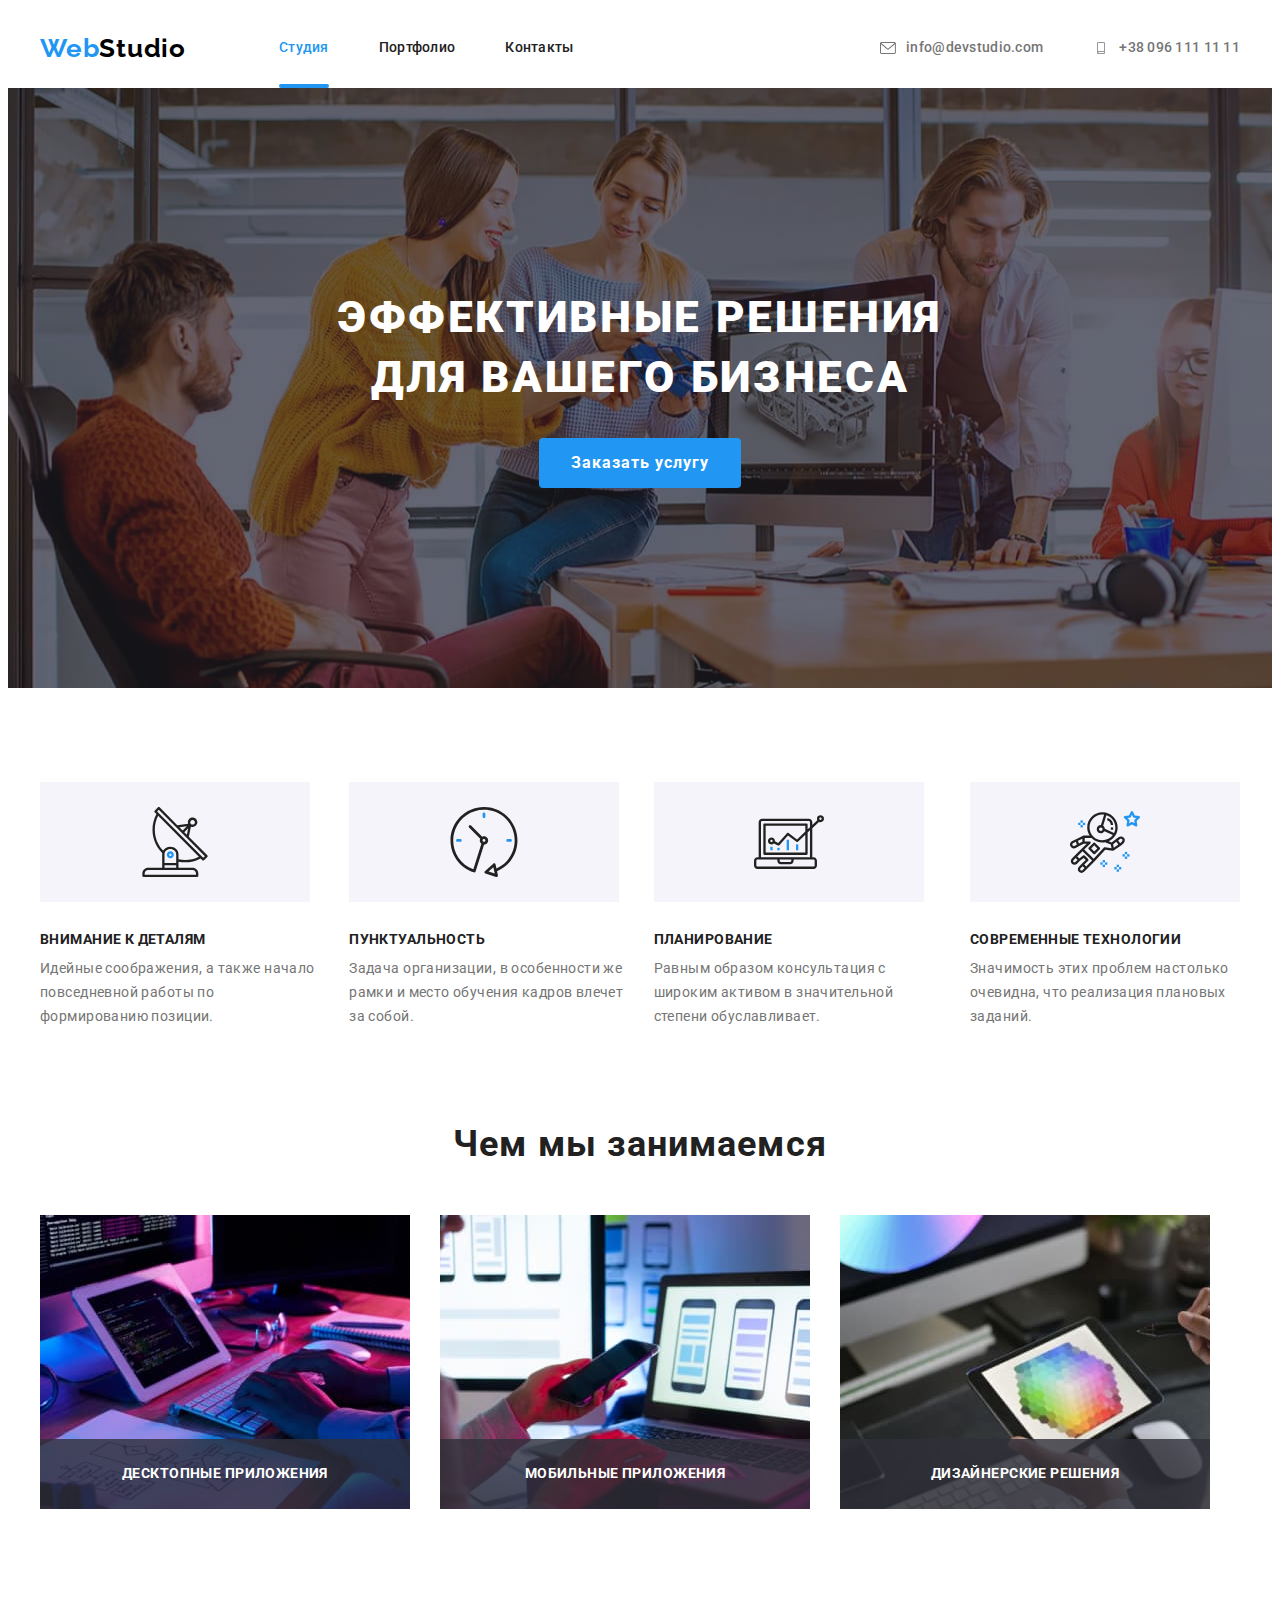
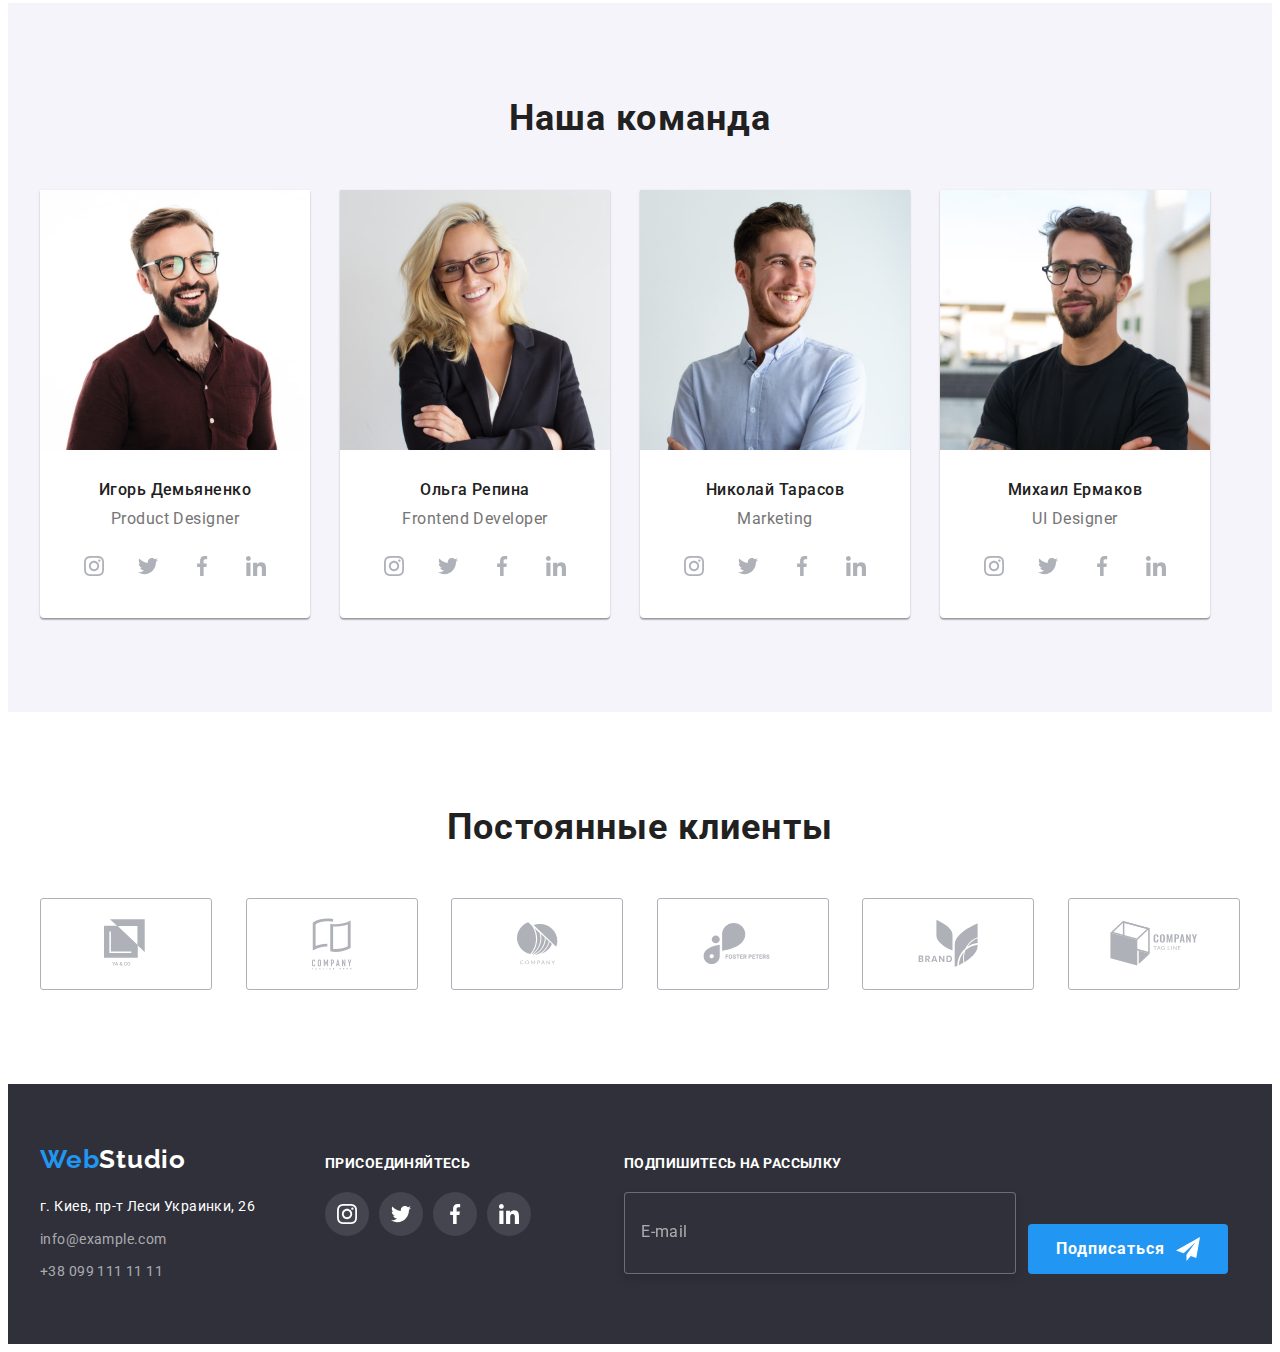
==== index.html @ 77efde76 "gives names to classes according to BEM in index.html" ====
<!DOCTYPE html>
<html lang="ru">
  <head>
    <meta charset="UTF-8" />
    <meta name="viewport" content="width=device-width, initial-scale=1.0" />
    <title>WebStudio</title>
    <link rel="preconnect" href="https://fonts.gstatic.com" />
    <link
      href="https://fonts.googleapis.com/css2?family=Raleway:wght@700&family=Roboto:wght@400;500;700;900&display=swap"
      rel="stylesheet"
    />
    <link
      rel="stylesheet"
      href="https://cdnjs.cloudflare.com/ajax/libs/modern-normalize/1.0.0/modern-normalize.min.css"
      integrity="sha512-ISS7cAi1PEhQ8jnbJpJZMd29NlhNj4AWYyLOSp2CE/CsHxTCu+r+t0D2yoJudVrd0/8fTVPUVDzY5Tvli75u/g=="
      crossorigin="anonymous"
    />
    <link rel="stylesheet" href="css/styles.css" />
  </head>
  <body>
    <!-- Header-->
    <header class="header">
      <div class="container">
        <nav class="site-nav">
          <a href="index.html" class="logo"><span>Web</span>Studio</a>
          <ul class="site-nav-list">
            <li class="site-nav-list__item">
              <a
                href="index.html"
                class="site-nav__link site-nav__link--is-current"
                >Студия</a
              >
            </li>
            <li class="site-nav-list__item">
              <a href="portfolio.html" class="site-nav__link">Портфолио</a>
            </li>
            <li class="site-nav-list__item">
              <a href="#" class="site-nav__link">Контакты</a>
            </li>
          </ul>
        </nav>
        <ul class="contact-list">
          <li class="contact-list__item">
            <a href="mailto:info@devstudio.com" class="contact-list__mail">
              <svg class="contact-list__icon">
                <use href="./images/sprite.svg#icon-envelope"></use>
              </svg>
              <p>info@devstudio.com</p></a
            >
          </li>
          <li class="contact-list__item">
            <a href="tel:+380961111111" class="contact-list__num"
              ><svg class="contact-list__icon">
                <use href="./images/sprite.svg#icon-smartphone"></use>
              </svg>
              <p>+38 096 111 11 11</p></a
            >
          </li>
        </ul>
      </div>
    </header>
    <main>
      <!--HERO-->
      <section class="hero">
        <div class="container">
          <h1 class="hero__title">
            Эффективные решения <br />
            для вашего бизнеса
          </h1>
          <button class="button" type="button" data-modal-open>
            Заказать услугу
          </button>
          <div class="backdrop is-hidden" data-modal>
            <div class="modal">
              <button type="button" class="close-btn" data-modal-close>
                <svg class="close-btn__icon" width="18" height="18">
                  <use href="./images/sprite.svg#icon-close"></use>
                </svg>
              </button>
              <form class="modal__form js-speaker-form">
                <p class="modal__form-appeal">
                  Оставьте свои данные, мы вам перезвоним
                </p>
                <label class="modal__form-field">
                  <span class="modal__form-label">Имя</span>
                  <div class="modal__form-input-wrapper">
                    <input type="text" class="modal__form-input" name="name" />
                    <svg class="modal__form-icon" width="18" height="18">
                      <use href="./images/sprite.svg#icon-person"></use>
                    </svg>
                  </div>
                </label>
                <label class="modal__form-field">
                  <span class="modal__form-label">Телефон</span>
                  <div class="modal__form-input-wrapper">
                    <input type="tel" class="modal__form-input" name="tel" />
                    <svg class="modal__form-icon" width="18" height="18">
                      <use href="./images/sprite.svg#icon-phone"></use>
                    </svg>
                  </div>
                </label>
                <label class="modal__form-field">
                  <span class="modal__form-label">Почта</span>
                  <div class="modal__form-input-wrapper">
                    <input type="email" class="modal__form-input" name="mail" />
                    <svg class="modal__form-icon" width="18" height="18">
                      <use href="./images/sprite.svg#icon-email"></use>
                    </svg>
                  </div>
                </label>
                <label class="modal__form-field">
                  <span class="modal__form-label">Комментарий</span
                  ><textarea
                    name="comment"
                    class="modal__form-comment"
                    cols="30"
                    rows="10"
                    placeholder="Введите текст"
                  ></textarea>
                </label>

                <label class="modal__form-field modal__checkbox">
                  <input
                    type="checkbox"
                    class="modal__checkbox visually-hidden"
                    name="policy"
                  />
                  <span class="modal__checkbox-icon"></span>
                  <span class="modal__checkbox-label"
                    >Соглашаюсь с рассылкой и принимаю
                    <a class="modal__checkbox-link" href="#"
                      >Условия договора</a
                    ></span
                  >
                </label>
                <div class="submit-wrapper">
                  <button type="submit" class="button submit">Отправить</button>
                </div>
              </form>
            </div>
          </div>
        </div>
      </section>

      <!--Features-->
      <section class="section features">
        <div class="container">
          <h2 class="section__title visually-hidden">Особенности</h2>
          <ul class="features__list">
            <li class="features__list-item">
              <div class="features__list-item-background">
                <svg width="70" height="70">
                  <use href="./images/sprite.svg#icon-antenna"></use>
                </svg>
              </div>
              <h3 class="features__title">Внимание к деталям</h3>
              <p class="features__description">
                Идейные соображения, а также начало повседневной работы по
                формированию позиции.
              </p>
            </li>
            <li class="features__list-item">
              <div class="features__list-item-background">
                <svg width="70" height="70">
                  <use href="./images/sprite.svg#icon-clock"></use>
                </svg>
              </div>
              <h3 class="features__title">Пунктуальность</h3>
              <p class="features__description">
                Задача организации, в особенности же рамки и место обучения
                кадров влечет за собой.
              </p>
            </li>
            <li class="features__list-item">
              <div class="features__list-item-background">
                <svg width="70" height="70">
                  <use href="./images/sprite.svg#icon-diagram"></use>
                </svg>
              </div>
              <h3 class="features__title">Планирование</h3>
              <p class="features__description">
                Равным образом консультация с широким активом в значительной
                степени обуславливает.
              </p>
            </li>
            <li class="features__list-item">
              <div class="features__list-item-background">
                <svg width="70" height="70">
                  <use href="./images/sprite.svg#icon-astronaut"></use>
                </svg>
              </div>
              <h3 class="features__title">Современные технологии</h3>
              <p class="features__description">
                Значимость этих проблем настолько очевидна, что реализация
                плановых заданий.
              </p>
            </li>
          </ul>
        </div>
      </section>
      <!--What we are doing-->
      <section class="gallery">
        <div class="container">
          <h2 class="section__title">Чем мы занимаемся</h2>
          <ul class="gallery__list">
            <li class="gallery__list-item">
              <img
                src="images/box1.jpg"
                alt="Написание кода"
                width="370"
                height="294"
              />
              <div class="gallery__list-item-overlay">
                <p class="gallery__list-item-text">Десктопные приложения</p>
              </div>
            </li>
            <li class="gallery__list-item">
              <img
                src="images/box2.jpg"
                alt="Разработка нативных приложений"
                width="370"
                height="294"
              />
              <div class="gallery__list-item-overlay">
                <p class="gallery__list-item-text">Мобильные приложения</p>
              </div>
            </li>
            <li class="gallery__list-item">
              <img
                src="images/box3.jpg"
                alt="Разработка дизайна"
                width="370"
                height="294"
              />
              <div class="gallery__list-item-overlay">
                <p class="gallery__list-item-text">Дизайнерские решения</p>
              </div>
            </li>
          </ul>
        </div>
      </section>
      <!--Our team-->
      <section class="section team">
        <div class="container">
          <h2 class="section__title">Наша команда</h2>
          <ul class="team__list">
            <li class="team__list-item">
              <img
                src="images/img1.jpg"
                alt="Фото Игоря Демьяненко"
                width="270"
                height="260"
              />
              <div class="team__description-wrapper">
                <h3 class="team__title">Игорь Демьяненко</h3>
                <p class="team__desc" lang="en">Product Designer</p>
                <ul class="social-links">
                  <li class="social-links__item">
                    <a href="#" class="social-links__link"
                      ><svg class="social-links__icon">
                        <use href="./images/sprite.svg#icon-instagram"></use>
                      </svg>
                    </a>
                  </li>
                  <li class="social-links__item">
                    <a href="#" class="social-links__link"
                      ><svg class="social-links__icon">
                        <use href="./images/sprite.svg#icon-twitter"></use>
                      </svg>
                    </a>
                  </li>
                  <li class="social-links__item">
                    <a href="#" class="social-links__link"
                      ><svg class="social-links__icon">
                        <use href="./images/sprite.svg#icon-facebook"></use>
                      </svg>
                    </a>
                  </li>
                  <li class="social-links__item">
                    <a href="#" class="social-links__link"
                      ><svg class="social-links__icon">
                        <use href="./images/sprite.svg#icon-linkedin"></use>
                      </svg>
                    </a>
                  </li>
                </ul>
              </div>
            </li>
            <li class="team__list-item">
              <img
                src="images/img2.jpg"
                alt="Фото Ольги Репиной"
                width="270"
                height="260"
              />
              <div class="team__description-wrapper">
                <h3 class="team__title">Ольга Репина</h3>
                <p class="team__desc" lang="en">Frontend Developer</p>
                <ul class="social-links">
                  <li class="social-links__item">
                    <a href="#" class="social-links__link"
                      ><svg class="social-links__icon">
                        <use href="./images/sprite.svg#icon-instagram"></use>
                      </svg>
                    </a>
                  </li>
                  <li class="social-links__item">
                    <a href="#" class="social-links__link"
                      ><svg class="social-links__icon">
                        <use href="./images/sprite.svg#icon-twitter"></use>
                      </svg>
                    </a>
                  </li>
                  <li class="social-links__item">
                    <a href="#" class="social-links__link"
                      ><svg class="social-links__icon">
                        <use href="./images/sprite.svg#icon-facebook"></use>
                      </svg>
                    </a>
                  </li>
                  <li class="social-links__item">
                    <a href="#" class="social-links__link"
                      ><svg class="social-links__icon">
                        <use href="./images/sprite.svg#icon-linkedin"></use>
                      </svg>
                    </a>
                  </li>
                </ul>
              </div>
            </li>
            <li class="team__list-item">
              <img
                src="images/img3.jpg"
                alt="Фото Николая Тарасова"
                width="270"
                height="260"
              />
              <div class="team__description-wrapper">
                <h3 class="team__title">Николай Тарасов</h3>
                <p class="team__desc" lang="en">Marketing</p>
                <ul class="social-links">
                  <li class="social-links__item">
                    <a href="#" class="social-links__link"
                      ><svg class="social-links__icon">
                        <use href="./images/sprite.svg#icon-instagram"></use>
                      </svg>
                    </a>
                  </li>
                  <li class="social-links__item">
                    <a href="#" class="social-links__link"
                      ><svg class="social-links__icon">
                        <use href="./images/sprite.svg#icon-twitter"></use>
                      </svg>
                    </a>
                  </li>
                  <li class="social-links__item">
                    <a href="#" class="social-links__link"
                      ><svg class="social-links__icon">
                        <use href="./images/sprite.svg#icon-facebook"></use>
                      </svg>
                    </a>
                  </li>
                  <li class="social-links__item">
                    <a href="#" class="social-links__link"
                      ><svg class="social-links__icon">
                        <use href="./images/sprite.svg#icon-linkedin"></use>
                      </svg>
                    </a>
                  </li>
                </ul>
              </div>
            </li>
            <li class="team__list-item">
              <img
                src="images/img4.jpg"
                alt="Фото Михаила Ермакова"
                width="270"
                height="260"
              />
              <div class="team__description-wrapper">
                <h3 class="team__title">Михаил Ермаков</h3>
                <p class="team__desc" lang="en">UI Designer</p>
                <ul class="social-links">
                  <li class="social-links__item">
                    <a href="#" class="social-links__link"
                      ><svg class="social-links__icon">
                        <use href="./images/sprite.svg#icon-instagram"></use>
                      </svg>
                    </a>
                  </li>
                  <li class="social-links__item">
                    <a href="#" class="social-links__link"
                      ><svg class="social-links__icon">
                        <use href="./images/sprite.svg#icon-twitter"></use>
                      </svg>
                    </a>
                  </li>
                  <li class="social-links__item">
                    <a href="#" class="social-links__link"
                      ><svg class="social-links__icon">
                        <use href="./images/sprite.svg#icon-facebook"></use>
                      </svg>
                    </a>
                  </li>
                  <li class="social-links__item">
                    <a href="#" class="social-links__link"
                      ><svg class="social-links__icon">
                        <use href="./images/sprite.svg#icon-linkedin"></use>
                      </svg>
                    </a>
                  </li>
                </ul>
              </div>
            </li>
          </ul>
        </div>
      </section>
    </main>

    <!--Our clients-->
    <section class="section clients">
      <div class="container">
        <h2 class="section__title">Постоянные клиенты</h2>
        <ul class="clients__list">
          <li class="clients__list-item">
            <a href="#" class="cliens__list-link">
              <svg class="clients-logo" width="45" height="50">
                <use href="./images/sprite.svg#icon-logo1"></use>
              </svg>
            </a>
          </li>
          <li class="clients__list-item">
            <a href="#" class="cliens__list-link">
              <svg class="clients-logo" width="40" height="52">
                <use href="./images/sprite.svg#icon-logo2"></use>
              </svg>
            </a>
          </li>
          <li class="clients__list-item">
            <a href="#" class="cliens__list-link">
              <svg class="clients-logo" width="41" height="43">
                <use href="./images/sprite.svg#icon-logo3"></use>
              </svg>
            </a>
          </li>
          <li class="clients__list-item">
            <a href="#" class="cliens__list-link">
              <svg class="clients-logo" width="80" height="42">
                <use href="./images/sprite.svg#icon-logo4"></use>
              </svg>
            </a>
          </li>
          <li class="clients__list-item">
            <a href="#" class="cliens__list-link">
              <svg class="clients-logo" width="60" height="47">
                <use href="./images/sprite.svg#icon-logo5"></use>
              </svg>
            </a>
          </li>
          <li class="clients__list-item">
            <a href="#" class="cliens__list-link">
              <svg class="clients-logo" width="88" height="45">
                <use href="./images/sprite.svg#icon-logo6"></use>
              </svg>
            </a>
          </li>
        </ul>
      </div>
    </section>

    <!--Footer-->
    <footer class="footer">
      <div class="container footer-wrapper">
        <div class="footer__contacts-wrapper">
          <a class="footer__logo" href="index.html"><span>Web</span>Studio</a>
          <address class="address">
            <ul class="address__list">
              <li class="address__list-item">
                <a
                  href="https://goo.gl/maps/7gXkQdSNCJbNH52J9"
                  target="_blank"
                  rel="noreferrer noopener"
                  class="address__location"
                  >г. Киев, пр-т Леси Украинки, 26</a
                >
              </li>
              <li class="address__list-item">
                <a href="mailto:info@example.com" class="address__info"
                  >info@example.com</a
                >
              </li>
              <li class="address__list-item">
                <a href="tel:+380991111111" class="address__info"
                  >+38 099 111 11 11</a
                >
              </li>
            </ul>
          </address>
        </div>
        <div class="footer__social-links-wrapper">
          <p class="footer__appeal">Присоединяйтесь</p>
          <ul class="footer__social-list">
            <li class="social-links__item">
              <a href="#" class="social-links__link"
                ><svg class="social-links__icon">
                  <use href="./images/sprite.svg#icon-instagram"></use>
                </svg>
              </a>
            </li>
            <li class="social-links__item">
              <a href="#" class="social-links__link"
                ><svg class="social-links__icon">
                  <use href="./images/sprite.svg#icon-twitter"></use>
                </svg>
              </a>
            </li>
            <li class="social-links__item">
              <a href="#" class="social-links__link"
                ><svg class="social-links__icon">
                  <use href="./images/sprite.svg#icon-facebook"></use>
                </svg>
              </a>
            </li>
            <li class="social-links__item">
              <a href="#" class="social-links__link"
                ><svg class="social-links__icon">
                  <use href="./images/sprite.svg#icon-linkedin"></use>
                </svg>
              </a>
            </li>
          </ul>
        </div>
        <div class="footer__form-wrapper">
          <label class="footer__input">
            <p class="footer__appeal">Подпишитесь на рассылку</p>
            <input type="mail" name="mail" class="footer__mail" placeholder="E-mail"
          /></label>
          <div class="footer__btn-wrapper">
            <button type="submit" class="button footer__btn">Подписаться</button>
            <svg class="footer__icon-send" width="24" height="24">
              <use href="./images/sprite.svg#icon-send"></use>
            </svg>
          </div>
        </div>
      </div>
    </footer>
    <script src="./js/modal.js"></script>
    <script src="./js/js-speaker-form.js"></script>
  </body>
</html>
---- css/styles.css ----
:root {
  --main-font: 'Roboto', sans-serif;
  --secondary-font: 'Raleway', sans-serif;
  --main-text-color: #212121;
  --secondary-text-color: #757575;
  --accent-color: #2196f3;
}

/*================================================BODY=================================================*/
body {
  font-family: var(--main-font);
  font-style: normal;
  background-color: #ffffff;
}

a {
  text-decoration: none;
}

ul,
ol {
  list-style-type: none;
  padding: 0;
  margin: 0;
}

h1,
h2,
h3,
h4,
h5,
h6,
p {
  margin: 0;
}

img {
  display: block;
}

.address {
  font-style: normal;
}

/*================================================COMPONENTS===============================================*/
.section {
  padding-top: 94px;
  padding-bottom: 94px;
}
.section__title {
  font-weight: 700;
  font-size: 36px;
  line-height: 1.17;
  text-align: center;
  letter-spacing: 0.03em;
  color: var(--main-text-color);
}

.container {
  width: 1200px;
  padding: 0 15px;
  margin: 0 auto;
}

/*================================================HEADER===============================================*/
.header .container {
  display: flex;
  align-items: center;
}

.site-nav {
  display: flex;
  align-items: center;
}

.site-nav-list {
  display: flex;
  align-items: center;
}

.header .logo {
  margin-right: 93px;
}

.site-nav-list__item:not(:last-child),
.contact-list__item:not(:last-child) {
  margin-right: 50px;
}

.logo {
  font-family: var(--secondary-font);
  font-weight: 700;
  font-size: 26px;
  line-height: 1.19;
  letter-spacing: 0.03em;
  color: #000000;
}

.logo > span {
  color: var(--accent-color);
}

.site-nav__link.site-nav__link--is-current {
  color: var(--accent-color);

  position: relative;
}

.site-nav__link.site-nav__link--is-current::after {
  content: '';

  position: absolute;
  left: 0;
  bottom: 0;

  display: block;
  width: 100%;
  height: 4px;
  border-radius: 2px;
  background-color: var(--accent-color);
}

.site-nav__link {
  display: block;
  padding-top: 32px;
  padding-bottom: 32px;

  font-weight: 500;
  font-size: 14px;
  line-height: 1.14;
  letter-spacing: 0.02em;
  color: var(--main-text-color);

  transition: 250ms cubic-bezier(0.4, 0, 0.2, 1);
}

.site-nav__link:hover,
.site-nav__link:focus,
.contact-list__mail:hover,
.contact-list__mail:focus,
.contact-list__num:hover,
.contact-list__num:focus {
  color: var(--accent-color);
}

.contact-list {
  display: flex;
  align-items: center;
  margin-left: auto;
}

.contact-list__icon {
  width: 16px;
  height: 12px;
  margin-right: 10px;

  fill: var(--secondary-text-color);

  transition: fill 250ms cubic-bezier(0.4, 0, 0.2, 1);
}
.contact-list__mail:hover .contact-list__icon,
.contact-list__mail:focus .contact-list__icon,
.contact-list__num:hover .contact-list__icon,
.contact-list__num:focus .contact-list__icon {
  fill: var(--accent-color);
}
.contact-list__mail,
.contact-list__num {
  display: flex;
  align-items: center;

  font-weight: 500;
  font-size: 14px;
  line-height: 1.14;
  letter-spacing: 0.02em;
  color: var(--secondary-text-color);

  transition: 250ms cubic-bezier(0.4, 0, 0.2, 1);
}

/*======================================================HERO====================================*/
.hero {
  padding: 200px 0;
  max-width: 1600px;
  margin-right: auto;
  margin-left: auto;
  background-color: #2f303a;
  background-image: linear-gradient(
      rgba(47, 48, 58, 0.4),
      rgba(47, 48, 58, 0.4)
    ),
    url('../images/hero.jpg');
  background-repeat: no-repeat;
  background-size: cover;
}

.hero .container {
  display: flex;
  flex-wrap: wrap;
  justify-content: center;
}

.hero__title {
  width: 100%;
  margin-bottom: 30px;

  font-weight: 900;
  font-size: 44px;
  line-height: 1.36;
  text-align: center;
  letter-spacing: 0.06em;
  text-transform: uppercase;
  color: #ffffff;
}

.button {
  min-width: 200px;
  padding: 10px 32px;
  border-radius: 4px;
  cursor: pointer;
  border: none;

  font-family: var(--main-font);
  font-weight: 700;
  font-size: 16px;
  line-height: 1.87;
  text-align: center;
  letter-spacing: 0.06em;
  color: #ffffff;
  background-color: var(--accent-color);
}

.backdrop {
  position: fixed;
  top: 0;
  left: 0;
  z-index: 100;

  width: 100%;
  height: 100%;

  background-color: rgba(0, 0, 0, 0.1);
  opacity: 1;
  visibility: visible;

  transition: opacity 250ms cubic-bezier(0.4, 0, 0.2, 1);
}

.backdrop.is-hidden {
  opacity: 0;
  visibility: hidden;
  pointer-events: none;
}

.backdrop.is-hidden .modal {
  transform: translate(-50%, -50%) scale(1.2);
}

.modal {
  position: absolute;
  top: 50%;
  left: 50%;
  transform: translate(-50%, -50%);
  /* 
  width: 528px;
  min-height: 581px; */

  background-color: #ffffff;
  box-shadow: 0px 1px 3px rgba(0, 0, 0, 0.12), 0px 1px 1px rgba(0, 0, 0, 0.14),
    0px 2px 1px rgba(0, 0, 0, 0.2);
  border-radius: 4px;

  transform: translate(-50%, -50%) scale(1);

  transition: transform 250ms cubic-bezier(0.4, 0, 0.2, 1);
}

.close-btn {
  position: absolute;
  top: 8px;
  right: 8px;

  display: flex;
  justify-content: center;
  align-items: center;

  width: 30px;
  height: 30px;
  border: 1px solid #afb1b8;
  background-color: #fff;
  border-radius: 50%;
  cursor: pointer;
}

.close-btn__icon {
  fill: #000000;

  transition: 250ms cubic-bezier(0.4, 0, 0.2, 1);
}

.close-btn:hover .close-btn__icon,
.close-btn:focus .close-btn__icon {
  fill: var(--accent-color);
}

.submit {
  filter: drop-shadow(0px 4px 4px rgba(0, 0, 0, 0.25));
}
/*--------------FORM-------------*/
.modal__form {
  padding: 40px;
}

.modal__form-appeal {
  display: inline-block;
  margin-bottom: 12px;

  font-family: var(--main-font);
  font-weight: 700;
  font-size: 20px;
  line-height: 1.15;
  text-align: center;
  letter-spacing: 0.03em;

  color: var(--main-text-color);
}

.modal__form-field {
  display: block;
  margin-bottom: 10px;
}

.modal__form-label {
  display: block;
  margin-bottom: 4px;

  font-family: var(--main-font);
  font-weight: 400;
  font-size: 12px;
  line-height: 1.17;
  letter-spacing: 0.01em;

  color: var(--secondary-text-color);
}

.modal__form-input {
  display: block;
  width: 100%;
  height: 40px;
  padding-left: 42px;

  border: 1px solid rgba(33, 33, 33, 0.2);
  border-radius: 4px;

  transition: 250ms cubic-bezier(0.4, 0, 0.2, 1);
}

.modal__form-input:focus,
.modal__form-comment:focus {
  outline: none;
  border: 1px solid var(--accent-color);
}

.modal__form-input-wrapper {
  position: relative;
}

.modal__form-icon {
  position: absolute;
  top: 11px;
  left: 12px;

  fill: var(--main-text-color);

  transition: fill 250ms cubic-bezier(0.4, 0, 0.2, 1);
}

.modal__form-input:focus + .modal__form-icon,
.modal__form-input:hover + .modal__form-icon {
  fill: var(--accent-color);
}

.modal__form-comment {
  width: 100%;
  height: 120px;
  padding: 12px 16px;
  resize: none;
  vertical-align: top;

  border: 1px solid rgba(33, 33, 33, 0.2);
  border-radius: 4px;

  transition: 250ms cubic-bezier(0.4, 0, 0.2, 1);
}

.modal__form-comment::placeholder {
  font-family: var(--main-font);
  font-weight: 400;
  font-size: 14px;
  line-height: 1.17;
  letter-spacing: 0.01em;

  color: rgba(117, 117, 117, 0.5);
}

.submit-wrapper {
  display: flex;
  align-items: center;
  justify-content: center;
}

.modal__form-field.modal__checkbox {
  display: flex;
  align-items: center;
  margin-bottom: 30px;
  padding-right: 12px;
  padding-left: 12px;
}

.modal__checkbox-icon {
  position: absolute;
  width: 16px;
  height: 15px;
  border: 2px solid var(--main-text-color);
  border-radius: 2px;
}

.modal__checkbox:checked + .modal__checkbox-icon {
  border-color: var(--accent-color);
  background-image: url('../images/icon_check.svg');
  box-sizing: contain;
  background-origin: border-box;
}

/* for better visual reception */
.modal__checkbox:focus + .modal__checkbox-icon {
  outline: 2px solid var(--accent-color);
}

.modal__checkbox-label {
  display: inline-block;
  margin-left: 23px;

  font-family: (var(--main-font));
  font-weight: 400;
  font-size: 14px;
  line-height: 1.71;
  letter-spacing: 0.03em;

  color: var(--secondary-text-color);
}

.modal__checkbox-link {
  text-decoration-line: underline;
  color: var(--accent-color);
  text-decoration-skip-ink: none;
}

/*======================================================FEATURES====================================*/
.features__list {
  display: flex;
}

.features__list-item:not(:last-child) {
  margin-right: 30px;
}
.visually-hidden {
  position: absolute;
  width: 1px;
  height: 1px;
  margin: -1px;
  border: 0;
  padding: 0;

  white-space: nowrap;
  clip-path: inset(100%);
  clip: rect(0 0 0 0);
  overflow: hidden;
}

.features__title {
  margin-bottom: 10px;

  font-weight: 700;
  font-size: 14px;
  line-height: 1.14;
  letter-spacing: 0.03em;
  text-transform: uppercase;
  color: var(--main-text-color);
}

.features__description {
  font-weight: 400;
  font-size: 14px;
  line-height: 1.71;
  letter-spacing: 0.03em;
  color: var(--secondary-text-color);
}

.features__list-item-background {
  display: flex;
  justify-content: center;
  align-items: center;
  width: 270px;
  height: 120px;
  background-color: #f5f4fa;
  margin-bottom: 30px;
}

/*=====================================================WHAT WE ARE DOING====================================*/
.gallery {
  padding-bottom: 94px;
}

.gallery__list {
  display: flex;
  margin-top: 50px;
}

.gallery__list-item:not(:last-child) {
  margin-right: 30px;
}

.gallery__list-item {
  display: block;
  position: relative;
}

.gallery__list-item-overlay {
  display: block;
  position: absolute;

  width: 100%;
  height: 70px;
  left: 0;
  bottom: 0;

  background-color: rgb(47, 48, 58, 0.8);
}

.gallery__list-item-text {
  font-family: (var(--main-font));
  font-weight: 700;
  font-size: 14px;
  line-height: 1.14;
  text-align: center;
  letter-spacing: 0.03em;
  text-transform: uppercase;

  color: #ffffff;

  display: block;
  padding-top: 27px;
  padding-bottom: 27px;
}

/*=====================================================OUR TEAM====================================*/

.team {
  background-color: #f5f4fa;
}

.team__list {
  display: flex;
  margin-top: 50px;
}

.team__list > .team__list-item:not(:last-child) {
  margin-right: 30px;
}

.team__list > .team__list-item {
  background: #ffffff;
  box-shadow: 0px 1px 3px rgba(0, 0, 0, 0.12), 0px 1px 1px rgba(0, 0, 0, 0.14),
    0px 2px 1px rgba(0, 0, 0, 0.2);
  border-radius: 0px 0px 4px 4px;
}

.team__description-wrapper {
  padding: 30px 0;
}

.team__title {
  font-weight: 500;
  font-size: 16px;
  line-height: 1.19;
  text-align: center;
  letter-spacing: 0.03em;
  color: var(--main-text-color);
}

.team__desc {
  margin-top: 10px;

  font-weight: 400;
  font-size: 16px;
  line-height: 1.19;
  text-align: center;
  letter-spacing: 0.03em;
  color: var(--secondary-text-color);
}

.social-links {
  display: flex;
  align-items: center;
  justify-content: center;
  margin-top: 16px;
}

.social-links__link {
  display: flex;
  justify-content: center;
  align-items: center;
  width: 44px;
  height: 44px;
  border-radius: 50%;

  transition: background-color 250ms cubic-bezier(0.4, 0, 0.2, 1);
}

.social-links__item:not(:last-child) {
  margin-right: 10px;
}

.social-links__link:hover,
.social-links__link:focus {
  background-color: var(--accent-color);
}

.social-links__icon {
  width: 20px;
  height: 20px;
  fill: #afb1b8;

  transition: fill 250ms cubic-bezier(0.4, 0, 0.2, 1);
}

.social-links__link:hover .social-links__icon,
.social-links__link:focus .social-links__icon {
  fill: #ffffff;
}

/* ====================================================== OUR CLIENTS ===========================*/
.clients__list {
  display: flex;
  justify-content: space-between;
  align-items: center;
  margin-top: 50px;
}

.cliens__list-link {
  display: flex;
  justify-content: center;
  align-items: center;
  width: 170px;
  height: 90px;
  border: 1px solid #afb1b8;
  border-radius: 3px;

  transition: border 250ms cubic-bezier(0.4, 0, 0.2, 1);
}

.cliens__list-link:hover,
.cliens__list-link:focus {
  border: 1px solid var(--accent-color);
}

.clients-logo {
  fill: #afb1b8;

  transition: fill 250ms cubic-bezier(0.4, 0, 0.2, 1);
}

.cliens__list-link:hover .clients-logo,
.cliens__list-link:focus .clients-logo {
  fill: var(--accent-color);
}

/*=====================================================FOOTER====================================*/
.footer {
  padding-top: 60px;
  padding-bottom: 60px;
  background-color: #2f303a;
}
.address__list {
  padding-top: 20px;
}
.address__list > .address__list-item:not(:last-child) {
  margin-bottom: 9px;
}
.footer__logo {
  font-family: var(--secondary-font);
  font-weight: 700;
  font-size: 26px;
  line-height: 1.19;
  letter-spacing: 0.03em;
  color: #ffffff;
}

.footer__logo > span {
  color: var(--accent-color);
}

.address__location {
  font-family: var(--main-font);
  font-weight: 400;
  font-size: 14px;
  line-height: 1.71;
  letter-spacing: 0.03em;
  color: #ffffff;
}

.address__info {
  font-family: var(--main-font);
  font-weight: 400;
  font-size: 14px;
  line-height: 1.71;
  letter-spacing: 0.03em;
  color: rgba(255, 255, 255, 0.6);
}

.footer-wrapper {
  display: flex;
  align-items: baseline;
}

.footer__contacts-wrapper {
  margin-right: 70px;
}

.footer__social-list {
  display: flex;
  padding-top: 20px;
}
.footer__social-list .social-links__link {
  background-color: rgba(255, 255, 255, 10%);

  transition: background-color 250ms cubic-bezier(0.4, 0, 0.2, 1);
}

.footer__social-list .social-links__link:hover,
.footer__social-list .social-links__link:focus {
  background-color: var(--accent-color);
}

.footer__social-list .social-links__icon {
  fill: #ffffff;
}

.footer__appeal {
  font-weight: 700;
  font-size: 14px;
  line-height: 1.14;
  letter-spacing: 0.03em;
  text-transform: uppercase;

  color: #ffffff;
}

.footer__form-wrapper {
  margin-left: 93px;
  display: flex;
  align-items: flex-end;
}

.footer__mail {
  display: block;
  margin-top: 20px;
  padding: 15px 16px;
  width: 358px;
  height: 50px;

  border: 1px solid rgba(255, 255, 255, 0.3);
  filter: drop-shadow(0px 4px 4px rgba(0, 0, 0, 0.15));
  border-radius: 4px;

  background-color: #2f303a;
}

.footer__mail::placeholder {
  font-family: var(--main-font);
  font-weight: 400;
  font-size: 16px;
  line-height: 1.25;
  letter-spacing: 0.03em;

  color: rgba(255, 255, 255, 0.6);
}

.footer__btn {
  margin-left: 12px;
  height: 50px;
  padding: 10px 28px;
  text-align: start;
}

.footer__btn-wrapper {
  position: relative;
}

.footer__icon-send {
  position: absolute;
  top: 13px;
  right: 28px;
}

/*=======================================================PORTFOLIO================================*/
.section-examples {
  padding-top: 94px;
  padding-bottom: 94px;
}

.selector-list {
  display: flex;
}

.selector-list > .item:not(:last-child) {
  margin-right: 8px;
}

.selector-list-wrapper {
  display: flex;
  justify-content: center;
  margin-bottom: 50px;
}

.button-selector {
  padding: 6px 22px;
  border-radius: 4px;
  border: none;
  cursor: pointer;

  font-family: var(--main-font);
  font-weight: 500;
  font-size: 16px;
  line-height: 1.62;
  text-align: center;
  letter-spacing: 0.03em;
  color: var(--main-text-color);
  background-color: #f5f4fa;

  transition: background-color 250ms cubic-bezier(0.4, 0, 0.2, 1),
    color 250ms cubic-bezier(0.4, 0, 0.2, 1);
}

.button-selector:hover,
.button-selector:focus {
  color: #ffffff;
  background-color: var(--accent-color);
}

.examples-list {
  display: flex;
  flex-wrap: wrap;
}

.examples-list-item {
  width: 370px;
  margin-right: 30px;
  margin-bottom: 30px;
}

.examples-link:hover,
.examples-link:focus {
  display: block;
  box-shadow: 0px 1px 1px rgba(0, 0, 0, 0.12), 0px 4px 4px rgba(0, 0, 0, 0.06),
    1px 4px 6px rgba(0, 0, 0, 0.16);
}

.examples-link:hover .examples-link-overlay,
.examples-link:focus .examples-link-overlay {
  transform: translateY(0);
}

.examples-list-item:nth-child(3n) {
  margin-right: 0;
}

.examples-list-item:nth-last-child(-n + 3) {
  margin-bottom: 0;
}

.examples-link-wrapper {
  position: relative;
  overflow: hidden;
}

.examples-link-overlay {
  position: absolute;
  width: 100%;
  height: 100%;
  top: 0;
  left: 0;
  background-color: rgba(33, 150, 243, 0.9);
  transform: translateY(100%);
  transition: transform 250ms cubic-bezier(0.4, 0, 0.2, 1);
}

.examples-link-text {
  display: block;
  padding: 63px 24px;

  font-family: var(--main-font);
  font-weight: 400;
  font-size: 18px;
  line-height: 1.56;
  letter-spacing: 0.03em;

  color: #ffffff;
}

.examples-title {
  font-weight: 700;
  font-size: 18px;
  line-height: 2;
  letter-spacing: 0.06em;
  color: var(--main-text-color);
}

.examples-desc {
  font-weight: 400;
  font-size: 16px;
  line-height: 1.87;
  letter-spacing: 0.03em;
  color: var(--secondary-text-color);
}

.examples-description-wrapper {
  padding: 20px 24px;
  border: 1px solid #eeeeee;
}

.portfolio-main {
  border-top: 1px solid #ececec;
}
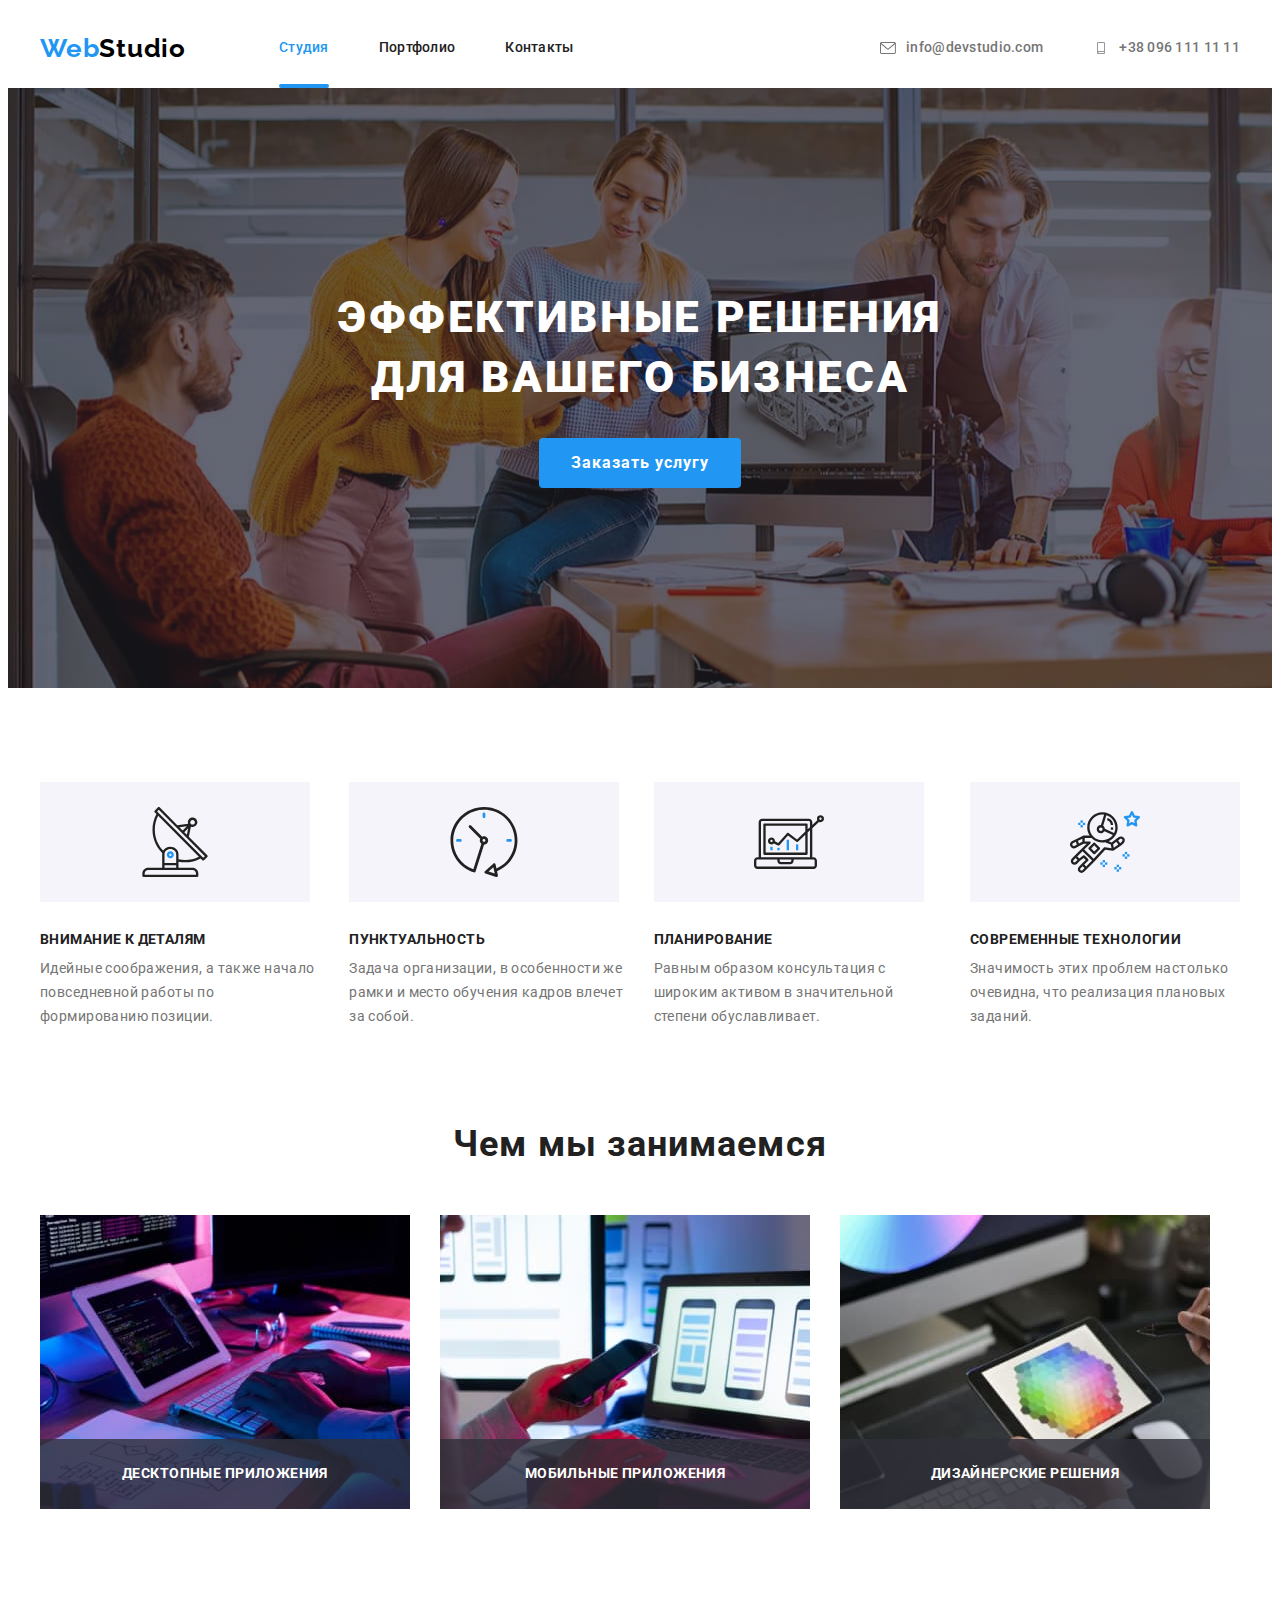
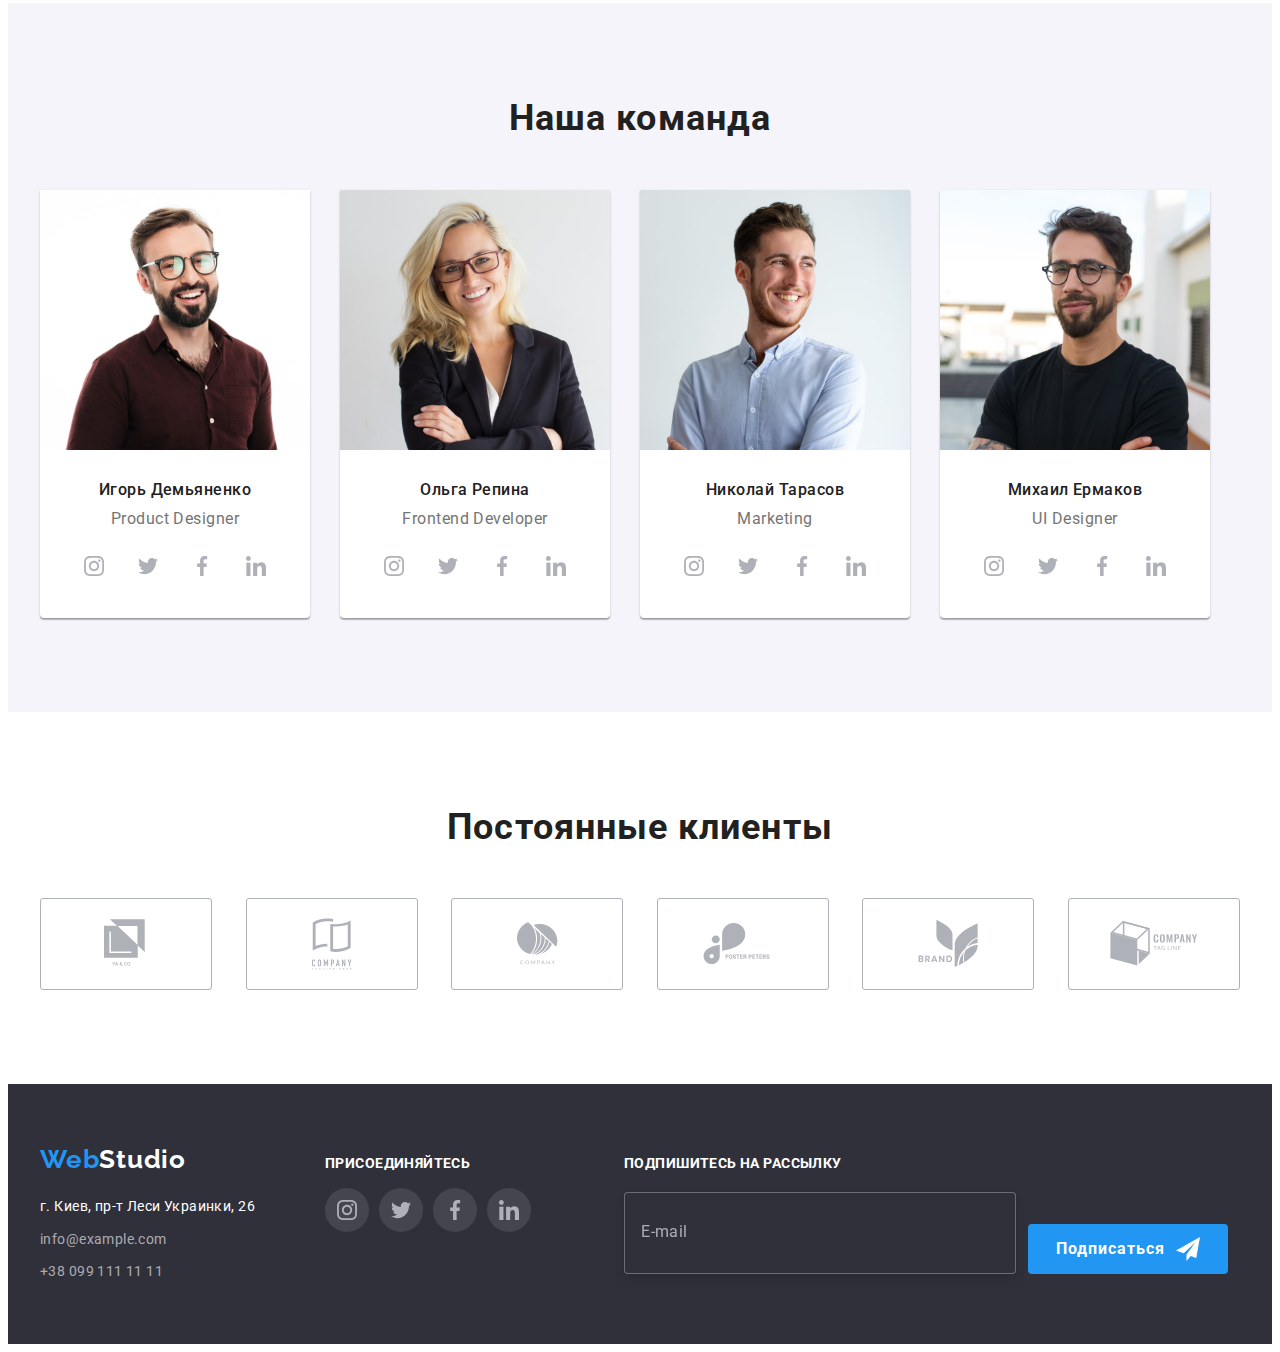
==== commit b464fab6: "Сode refactoring in .scss files" ====
--- a/index.html
+++ b/index.html
@@ -15,7 +15,7 @@
       integrity="sha512-ISS7cAi1PEhQ8jnbJpJZMd29NlhNj4AWYyLOSp2CE/CsHxTCu+r+t0D2yoJudVrd0/8fTVPUVDzY5Tvli75u/g=="
       crossorigin="anonymous"
     />
-    <link rel="stylesheet" href="css/styles.css" />
+    <link rel="stylesheet" href="css/index.min.css" />
   </head>
   <body>
     <!-- Header-->
@@ -27,7 +27,7 @@
             <li class="site-nav-list__item">
               <a
                 href="index.html"
-                class="site-nav__link site-nav__link--is-current"
+                class="site-nav__link is-current"
                 >Студия</a
               >
             </li>
@@ -41,7 +41,7 @@
         </nav>
         <ul class="contact-list">
           <li class="contact-list__item">
-            <a href="mailto:info@devstudio.com" class="contact-list__mail">
+            <a href="mailto:info@devstudio.com" class="contact-list__link">
               <svg class="contact-list__icon">
                 <use href="./images/sprite.svg#icon-envelope"></use>
               </svg>
@@ -49,7 +49,7 @@
             >
           </li>
           <li class="contact-list__item">
-            <a href="tel:+380961111111" class="contact-list__num"
+            <a href="tel:+380961111111" class="contact-list__link"
               ><svg class="contact-list__icon">
                 <use href="./images/sprite.svg#icon-smartphone"></use>
               </svg>
@@ -423,42 +423,42 @@
         <h2 class="section__title">Постоянные клиенты</h2>
         <ul class="clients__list">
           <li class="clients__list-item">
-            <a href="#" class="cliens__list-link">
+            <a href="#" class="clients__list-link">
               <svg class="clients-logo" width="45" height="50">
                 <use href="./images/sprite.svg#icon-logo1"></use>
               </svg>
             </a>
           </li>
           <li class="clients__list-item">
-            <a href="#" class="cliens__list-link">
+            <a href="#" class="clients__list-link">
               <svg class="clients-logo" width="40" height="52">
                 <use href="./images/sprite.svg#icon-logo2"></use>
               </svg>
             </a>
           </li>
           <li class="clients__list-item">
-            <a href="#" class="cliens__list-link">
+            <a href="#" class="clients__list-link">
               <svg class="clients-logo" width="41" height="43">
                 <use href="./images/sprite.svg#icon-logo3"></use>
               </svg>
             </a>
           </li>
           <li class="clients__list-item">
-            <a href="#" class="cliens__list-link">
+            <a href="#" class="clients__list-link">
               <svg class="clients-logo" width="80" height="42">
                 <use href="./images/sprite.svg#icon-logo4"></use>
               </svg>
             </a>
           </li>
           <li class="clients__list-item">
-            <a href="#" class="cliens__list-link">
+            <a href="#" class="clients__list-link">
               <svg class="clients-logo" width="60" height="47">
                 <use href="./images/sprite.svg#icon-logo5"></use>
               </svg>
             </a>
           </li>
           <li class="clients__list-item">
-            <a href="#" class="cliens__list-link">
+            <a href="#" class="clients__list-link">
               <svg class="clients-logo" width="88" height="45">
                 <use href="./images/sprite.svg#icon-logo6"></use>
               </svg>
@@ -497,32 +497,32 @@
             </ul>
           </address>
         </div>
-        <div class="footer__social-links-wrapper">
+        <div>
           <p class="footer__appeal">Присоединяйтесь</p>
-          <ul class="footer__social-list">
+          <ul class="social-links">
             <li class="social-links__item">
-              <a href="#" class="social-links__link"
+              <a href="#" class="social-links__link is-footer"
                 ><svg class="social-links__icon">
                   <use href="./images/sprite.svg#icon-instagram"></use>
                 </svg>
               </a>
             </li>
             <li class="social-links__item">
-              <a href="#" class="social-links__link"
+              <a href="#" class="social-links__link is-footer"
                 ><svg class="social-links__icon">
                   <use href="./images/sprite.svg#icon-twitter"></use>
                 </svg>
               </a>
             </li>
             <li class="social-links__item">
-              <a href="#" class="social-links__link"
+              <a href="#" class="social-links__link is-footer"
                 ><svg class="social-links__icon">
                   <use href="./images/sprite.svg#icon-facebook"></use>
                 </svg>
               </a>
             </li>
             <li class="social-links__item">
-              <a href="#" class="social-links__link"
+              <a href="#" class="social-links__link is-footer"
                 ><svg class="social-links__icon">
                   <use href="./images/sprite.svg#icon-linkedin"></use>
                 </svg>
@@ -531,12 +531,18 @@
           </ul>
         </div>
         <div class="footer__form-wrapper">
-          <label class="footer__input">
+          <label>
             <p class="footer__appeal">Подпишитесь на рассылку</p>
-            <input type="mail" name="mail" class="footer__mail" placeholder="E-mail"
+            <input
+              type="mail"
+              name="mail"
+              class="footer__mail"
+              placeholder="E-mail"
           /></label>
           <div class="footer__btn-wrapper">
-            <button type="submit" class="button footer__btn">Подписаться</button>
+            <button type="submit" class="button footer__btn">
+              Подписаться
+            </button>
             <svg class="footer__icon-send" width="24" height="24">
               <use href="./images/sprite.svg#icon-send"></use>
             </svg>
--- a/css/index.min.css
+++ b/css/index.min.css
@@ -0,0 +1,2 @@
+.visually-hidden{position:absolute;width:1px;height:1px;margin:-1px;border:0;padding:0;white-space:nowrap;clip-path:inset(100%);clip:rect(0 0 0 0);overflow:hidden}:root{--main-font: 'Roboto', sans-serif;--secondary-font: 'Raleway', sans-serif;--main-text-color: #212121;--secondary-text-color: #757575;--accent-color: #2196f3}body{font-family:var(--main-font);font-style:normal;background-color:#ffffff}a{text-decoration:none}ul,ol{list-style-type:none;padding:0;margin:0}h1,h2,h3,h4,h5,h6,p{margin:0}img{display:block}.address{font-style:normal}.container{width:1200px;padding:0 15px;margin:0 auto}.section{padding-top:94px;padding-bottom:94px}.section__title{font-weight:700;font-size:36px;line-height:1.17;text-align:center;letter-spacing:0.03em;color:var(--main-text-color)}.button{min-width:200px;padding:10px 32px;border-radius:4px;cursor:pointer;border:none;font-family:var(--main-font);font-weight:700;font-size:16px;line-height:1.87;text-align:center;letter-spacing:0.06em;color:#ffffff;background-color:var(--accent-color)}.backdrop{position:fixed;top:0;left:0;z-index:100;width:100%;height:100%;background-color:rgba(0,0,0,0.1);opacity:1;visibility:visible;transition:opacity 250ms cubic-bezier(0.4, 0, 0.2, 1)}.backdrop.is-hidden{opacity:0;visibility:hidden;pointer-events:none}.modal{position:absolute;top:50%;left:50%;transform:translate(-50%, -50%);background-color:#ffffff;box-shadow:0px 1px 3px rgba(0,0,0,0.12),0px 1px 1px rgba(0,0,0,0.14),0px 2px 1px rgba(0,0,0,0.2);border-radius:4px;transform:translate(-50%, -50%) scale(1);transition:transform 250ms cubic-bezier(0.4, 0, 0.2, 1)}.backdrop.is-hidden .modal{transform:translate(-50%, -50%) scale(1.2)}.close-btn{position:absolute;top:8px;right:8px;display:flex;justify-content:center;align-items:center;width:30px;height:30px;border:1px solid #afb1b8;background-color:#fff;border-radius:50%;cursor:pointer}.close-btn__icon{fill:#000000;transition:250ms cubic-bezier(0.4, 0, 0.2, 1)}.close-btn:hover .close-btn__icon,.close-btn:focus .close-btn__icon{fill:var(--accent-color)}.submit{filter:drop-shadow(0px 4px 4px rgba(0,0,0,0.25))}.modal__form{padding:40px}.modal__form-appeal{display:inline-block;margin-bottom:12px;font-family:var(--main-font);font-weight:700;font-size:20px;line-height:1.15;text-align:center;letter-spacing:0.03em;color:var(--main-text-color)}.modal__form-field{display:block;margin-bottom:10px}.modal__form-label{display:block;margin-bottom:4px;font-family:var(--main-font);font-weight:400;font-size:12px;line-height:1.17;letter-spacing:0.01em;color:var(--secondary-text-color)}.modal__form-input{display:block;width:100%;height:40px;padding-left:42px;border:1px solid rgba(33,33,33,0.2);border-radius:4px;transition:250ms cubic-bezier(0.4, 0, 0.2, 1)}.modal__form-input:hover,.modal__form-input:focus{outline:none;border:1px solid var(--accent-color)}.modal__form-input-wrapper{position:relative}.modal__form-icon{position:absolute;top:11px;left:12px;fill:var(--main-text-color);transition:fill 250ms cubic-bezier(0.4, 0, 0.2, 1)}.modal__form-input:focus+.modal__form-icon,.modal__form-input:hover+.modal__form-icon{fill:var(--accent-color)}.modal__form-comment{width:100%;height:120px;padding:12px 16px;resize:none;vertical-align:top;border:1px solid rgba(33,33,33,0.2);border-radius:4px;transition:250ms cubic-bezier(0.4, 0, 0.2, 1)}.modal__form-comment::placeholder{font-family:var(--main-font);font-weight:400;font-size:14px;line-height:1.17;letter-spacing:0.01em;color:rgba(117,117,117,0.5)}.submit-wrapper{display:flex;align-items:center;justify-content:center}.modal__form-field.modal__checkbox{display:flex;align-items:center;margin-bottom:30px;padding-right:12px;padding-left:12px}.modal__checkbox-icon{position:absolute;width:16px;height:15px;border:2px solid var(--main-text-color);border-radius:2px}.modal__checkbox:checked+.modal__checkbox-icon{border-color:var(--accent-color);background-image:url("../images/icon_check.svg");box-sizing:contain;background-origin:border-box}.modal__checkbox:focus+.modal__checkbox-icon{outline:2px solid var(--accent-color)}.modal__checkbox-label{display:inline-block;margin-left:23px;font-family:var(--main-font);font-weight:400;font-size:14px;line-height:1.71;letter-spacing:0.03em;color:var(--secondary-text-color)}.modal__checkbox-link{text-decoration-line:underline;color:var(--accent-color);text-decoration-skip-ink:none}.social-links{display:flex;align-items:center;justify-content:center;margin-top:16px}.social-links__link{display:flex;justify-content:center;align-items:center;width:44px;height:44px;border-radius:50%;transition:background-color 250ms cubic-bezier(0.4, 0, 0.2, 1)}.social-links__link.is-footer{background-color:rgba(255,255,255,0.1)}.social-links__link:hover,.social-links__link:focus{background-color:var(--accent-color)}.social-links__item:not(:last-child){margin-right:10px}.social-links__icon{width:20px;height:20px;fill:#afb1b8;transition:fill 250ms cubic-bezier(0.4, 0, 0.2, 1)}.social-links__link:hover .social-links__icon,.social-links__link:focus .social-links__icon{fill:#ffffff}.header .container{display:flex;align-items:center}.header .logo{margin-right:93px}.site-nav{display:flex;align-items:center}.site-nav-list{display:flex;align-items:center}.site-nav-list__item:not(:last-child),.contact-list__item:not(:last-child){margin-right:50px}.logo{font-family:var(--secondary-font);font-weight:700;font-size:26px;line-height:1.19;letter-spacing:0.03em;color:#000000}.logo>span{color:var(--accent-color)}.site-nav__link{display:block;padding-top:32px;padding-bottom:32px;font-weight:500;font-size:14px;line-height:1.14;letter-spacing:0.02em;color:var(--main-text-color);transition:250ms cubic-bezier(0.4, 0, 0.2, 1)}.site-nav__link:hover,.site-nav__link:focus{color:var(--accent-color)}.site-nav__link.is-current{color:var(--accent-color);position:relative}.site-nav__link.is-current::after{content:'';position:absolute;left:0;bottom:0;display:block;width:100%;height:4px;border-radius:2px;background-color:var(--accent-color)}.contact-list{display:flex;align-items:center;margin-left:auto}.contact-list__icon{width:16px;height:12px;margin-right:10px;fill:var(--secondary-text-color);transition:fill 250ms cubic-bezier(0.4, 0, 0.2, 1)}.contact-list__link:hover .contact-list__icon,.contact-list__link:focus .contact-list__icon{fill:var(--accent-color)}.contact-list__link{display:flex;align-items:center;font-weight:500;font-size:14px;line-height:1.14;letter-spacing:0.02em;color:var(--secondary-text-color);transition:250ms cubic-bezier(0.4, 0, 0.2, 1)}.contact-list__link:hover,.contact-list__link:focus{color:var(--accent-color)}.hero{padding:200px 0;max-width:1600px;margin-right:auto;margin-left:auto;background-color:#2f303a;background-image:linear-gradient(rgba(47,48,58,0.4), rgba(47,48,58,0.4)),url("../images/hero.jpg");background-repeat:no-repeat;background-size:cover}.hero .container{display:flex;flex-wrap:wrap;justify-content:center}.hero__title{width:100%;margin-bottom:30px;font-weight:900;font-size:44px;line-height:1.36;text-align:center;letter-spacing:0.06em;text-transform:uppercase;color:#ffffff}.features__list{display:flex}.features__list-item:not(:last-child){margin-right:30px}.features__title{margin-bottom:10px;font-weight:700;font-size:14px;line-height:1.14;letter-spacing:0.03em;text-transform:uppercase;color:var(--main-text-color)}.features__description{font-weight:400;font-size:14px;line-height:1.71;letter-spacing:0.03em;color:var(--secondary-text-color)}.features__list-item-background{display:flex;justify-content:center;align-items:center;width:270px;height:120px;background-color:#f5f4fa;margin-bottom:30px}.gallery{padding-bottom:94px}.gallery__list{display:flex;margin-top:50px}.gallery__list-item{display:block;position:relative}.gallery__list-item:not(:last-child){margin-right:30px}.gallery__list-item-overlay{display:block;position:absolute;width:100%;height:70px;left:0;bottom:0;background-color:rgba(47,48,58,0.8)}.gallery__list-item-text{font-family:var(--main-font);font-weight:700;font-size:14px;line-height:1.14;text-align:center;letter-spacing:0.03em;text-transform:uppercase;color:#ffffff;display:block;padding-top:27px;padding-bottom:27px}.team{background-color:#f5f4fa}.team__list{display:flex;margin-top:50px}.team__list-item{background:#ffffff;box-shadow:0px 1px 3px rgba(0,0,0,0.12),0px 1px 1px rgba(0,0,0,0.14),0px 2px 1px rgba(0,0,0,0.2);border-radius:0px 0px 4px 4px}.team__list-item:not(:last-child){margin-right:30px}.team__description-wrapper{padding:30px 0}.team__title{font-weight:500;font-size:16px;line-height:1.19;text-align:center;letter-spacing:0.03em;color:var(--main-text-color)}.team__desc{margin-top:10px;font-weight:400;font-size:16px;line-height:1.19;text-align:center;letter-spacing:0.03em;color:var(--secondary-text-color)}.clients__list{display:flex;justify-content:space-between;align-items:center;margin-top:50px}.clients__list-link{display:flex;justify-content:center;align-items:center;width:170px;height:90px;border:1px solid #afb1b8;border-radius:3px;transition:border 250ms cubic-bezier(0.4, 0, 0.2, 1)}.clients__list-link:hover,.clients__list-link:focus{border:1px solid var(--accent-color)}.clients-logo{fill:#afb1b8;transition:fill 250ms cubic-bezier(0.4, 0, 0.2, 1)}.clients__list-link:hover .clients-logo,.clients__list-link:focus .clients-logo{fill:var(--accent-color)}.footer{padding-top:60px;padding-bottom:60px;background-color:#2f303a}.address__list{padding-top:20px}.address__list>.address__list-item:not(:last-child){margin-bottom:9px}.footer__logo{font-family:var(--secondary-font);font-weight:700;font-size:26px;line-height:1.19;letter-spacing:0.03em;color:#ffffff}.footer__logo>span{color:var(--accent-color)}.address__location{font-family:var(--main-font);font-weight:400;font-size:14px;line-height:1.71;letter-spacing:0.03em;color:#ffffff}.address__info{font-family:var(--main-font);font-weight:400;font-size:14px;line-height:1.71;letter-spacing:0.03em;color:rgba(255,255,255,0.6)}.footer-wrapper{display:flex;align-items:baseline}.footer__contacts-wrapper{margin-right:70px}.footer__social-list{display:flex;padding-top:20px}.footer__social-list .social-links__link{background-color:#fff;transition:background-color 250ms cubic-bezier(0.4, 0, 0.2, 1)}.footer__social-list .social-links__link:hover,.footer__social-list .social-links__link:focus{background-color:var(--accent-color)}.footer__social-list .social-links__icon{fill:#ffffff}.footer__appeal{font-weight:700;font-size:14px;line-height:1.14;letter-spacing:0.03em;text-transform:uppercase;color:#ffffff}.footer__form-wrapper{margin-left:93px;display:flex;align-items:flex-end}.footer__mail{display:block;margin-top:20px;padding:15px 16px;width:358px;height:50px;border:1px solid rgba(255,255,255,0.3);filter:drop-shadow(0px 4px 4px rgba(0,0,0,0.15));border-radius:4px;background-color:#2f303a}.footer__mail::placeholder{font-family:var(--main-font);font-weight:400;font-size:16px;line-height:1.25;letter-spacing:0.03em;color:rgba(255,255,255,0.6)}.footer__btn{margin-left:12px;height:50px;padding:10px 28px;text-align:start}.footer__btn-wrapper{position:relative}.footer__icon-send{position:absolute;top:13px;right:28px}
+/*# sourceMappingURL=index.min.css.map */